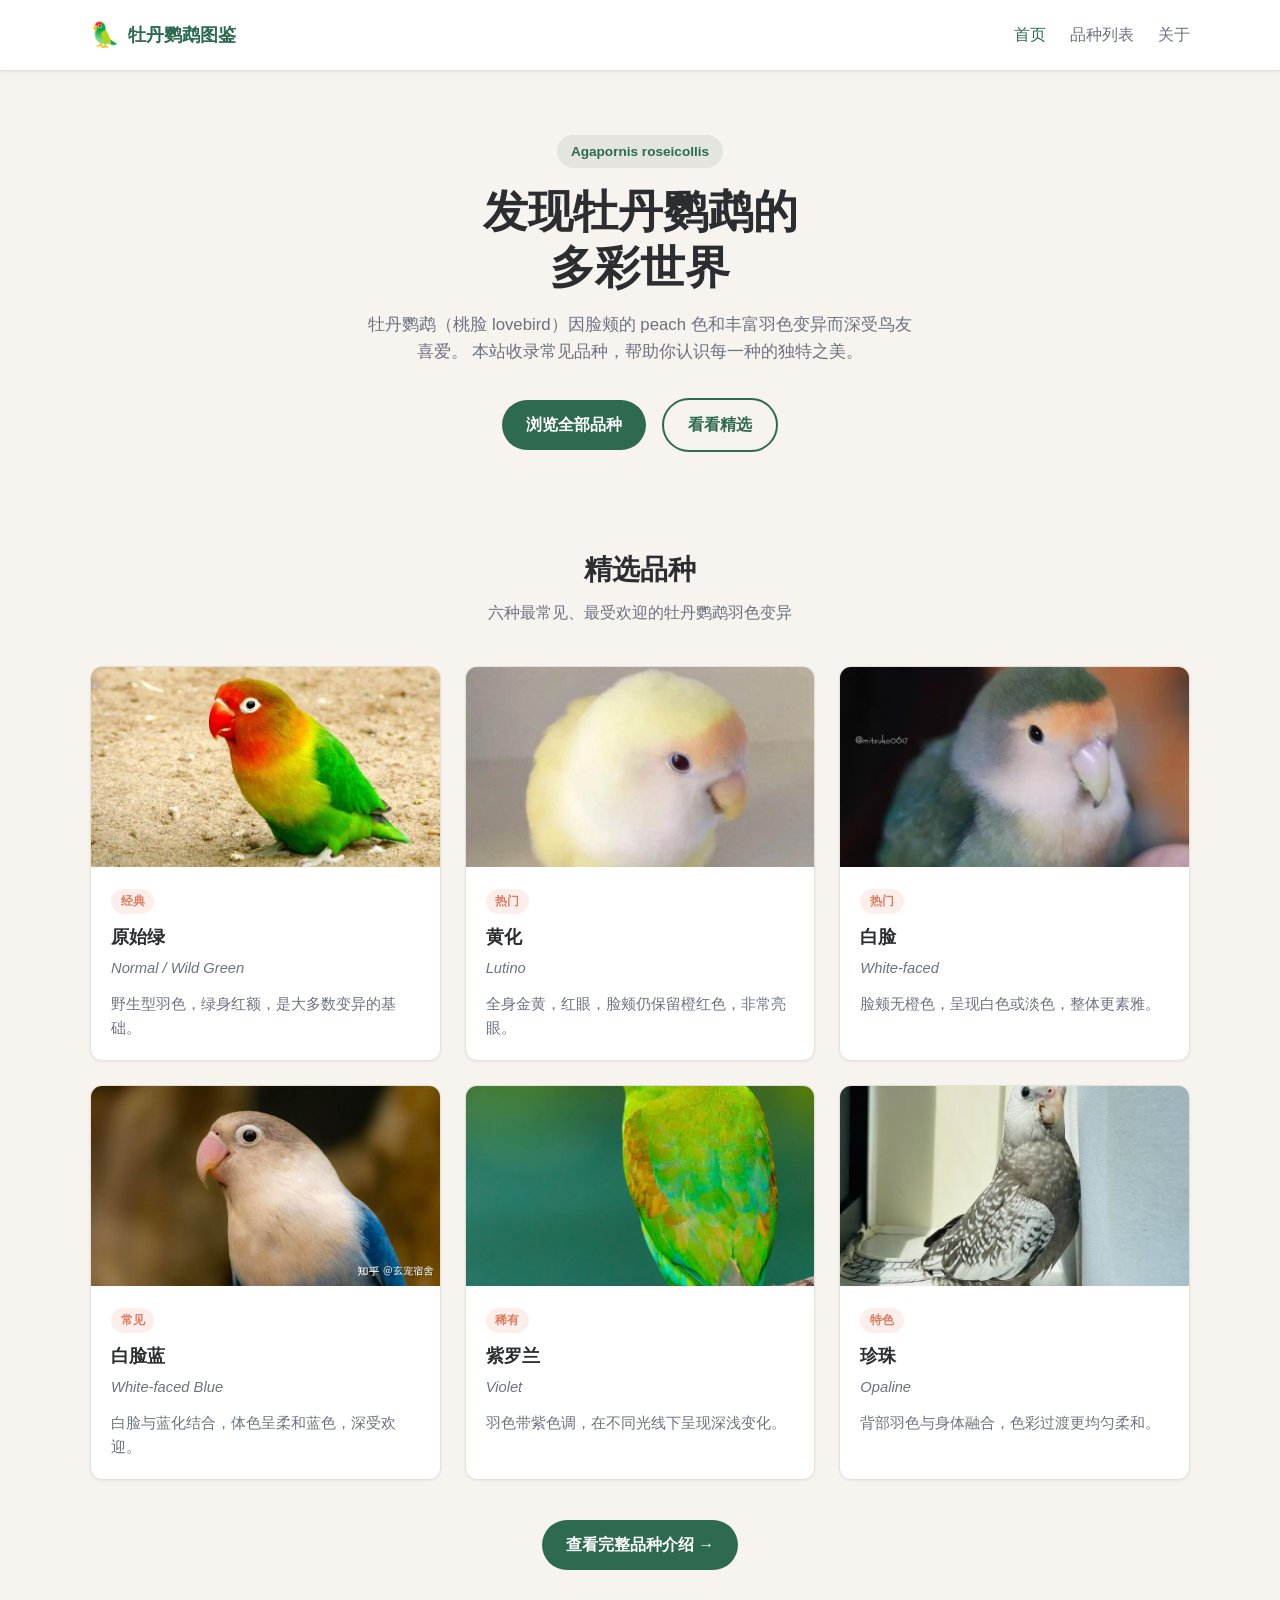
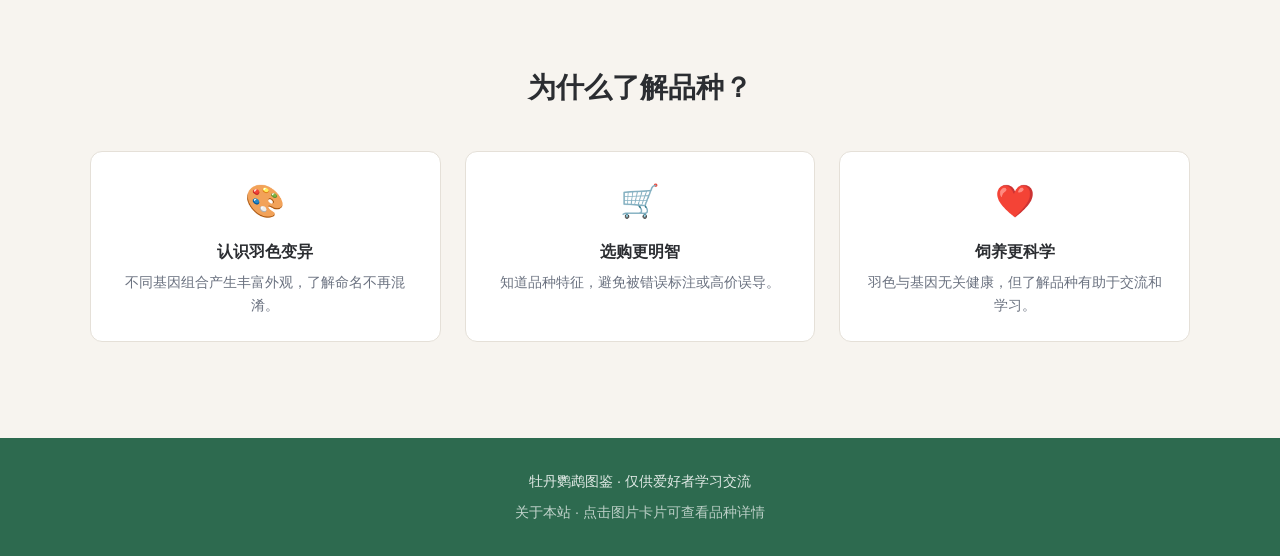
==== index.html @ e8158763 "Initial commit: 牡丹鹦鹉图鉴静态网站，含 6 品种与 GitHub Pages 配置" ====
<!DOCTYPE html>
<html lang="zh-CN">
<head>
  <meta charset="UTF-8">
  <meta name="viewport" content="width=device-width, initial-scale=1.0">
  <title>牡丹鹦鹉图鉴 | Peach-faced Lovebird Gallery</title>
  <meta name="description" content="探索不同品种牡丹鹦鹉的羽色、特征与饲养小知识。">
  <link rel="stylesheet" href="style.css">
</head>
<body>

  <header class="site-header">
    <div class="container nav">
      <a href="index.html" class="logo">
        <span class="logo-icon">🦜</span>
        <span>牡丹鹦鹉图鉴</span>
      </a>
      <nav>
        <ul class="nav-links">
          <li><a href="index.html" class="active">首页</a></li>
          <li><a href="varieties.html">品种列表</a></li>
          <li><a href="about.html">关于</a></li>
        </ul>
      </nav>
    </div>
  </header>

  <main>
    <section class="hero">
      <div class="container">
        <span class="hero-badge">Agapornis roseicollis</span>
        <h1>发现牡丹鹦鹉的<br>多彩世界</h1>
        <p>
          牡丹鹦鹉（桃脸 lovebird）因脸颊的 peach 色和丰富羽色变异而深受鸟友喜爱。
          本站收录常见品种，帮助你认识每一种的独特之美。
        </p>
        <a href="varieties.html" class="btn">浏览全部品种</a>
        <a href="#featured" class="btn btn-outline">看看精选</a>
      </div>
    </section>

    <section class="section" id="featured">
      <div class="container">
        <div class="section-header">
          <h2>精选品种</h2>
          <p>六种最常见、最受欢迎的牡丹鹦鹉羽色变异</p>
        </div>

        <div class="variety-grid">
          <article class="variety-card">
            <a href="varieties.html#normal-green">
              <img src="images/normal-green.jpg" alt="原始绿牡丹鹦鹉">
            </a>
            <div class="variety-card-body">
              <span class="variety-tag">经典</span>
              <h3>原始绿</h3>
              <p class="variety-en">Normal / Wild Green</p>
              <p>野生型羽色，绿身红额，是大多数变异的基础。</p>
            </div>
          </article>

          <article class="variety-card">
            <a href="varieties.html#lutino">
              <img src="images/lutino.jpg" alt="黄化牡丹鹦鹉">
            </a>
            <div class="variety-card-body">
              <span class="variety-tag">热门</span>
              <h3>黄化</h3>
              <p class="variety-en">Lutino</p>
              <p>全身金黄，红眼，脸颊仍保留橙红色，非常亮眼。</p>
            </div>
          </article>

          <article class="variety-card">
            <a href="varieties.html#white-faced">
              <img src="images/white-faced.jpg" alt="白脸牡丹鹦鹉">
            </a>
            <div class="variety-card-body">
              <span class="variety-tag">热门</span>
              <h3>白脸</h3>
              <p class="variety-en">White-faced</p>
              <p>脸颊无橙色，呈现白色或淡色，整体更素雅。</p>
            </div>
          </article>

          <article class="variety-card">
            <a href="varieties.html#blue">
              <img src="images/blue.jpg" alt="白脸蓝牡丹鹦鹉">
            </a>
            <div class="variety-card-body">
              <span class="variety-tag">常见</span>
              <h3>白脸蓝</h3>
              <p class="variety-en">White-faced Blue</p>
              <p>白脸与蓝化结合，体色呈柔和蓝色，深受欢迎。</p>
            </div>
          </article>

          <article class="variety-card">
            <a href="varieties.html#violet">
              <img src="images/violet.jpg" alt="紫罗兰牡丹鹦鹉">
            </a>
            <div class="variety-card-body">
              <span class="variety-tag">稀有</span>
              <h3>紫罗兰</h3>
              <p class="variety-en">Violet</p>
              <p>羽色带紫色调，在不同光线下呈现深浅变化。</p>
            </div>
          </article>

          <article class="variety-card">
            <a href="varieties.html#opaline">
              <img src="images/opaline.png" alt="珍珠牡丹鹦鹉">
            </a>
            <div class="variety-card-body">
              <span class="variety-tag">特色</span>
              <h3>珍珠</h3>
              <p class="variety-en">Opaline</p>
              <p>背部羽色与身体融合，色彩过渡更均匀柔和。</p>
            </div>
          </article>
        </div>

        <div style="text-align: center; margin-top: 2.5rem;">
          <a href="varieties.html" class="btn">查看完整品种介绍 →</a>
        </div>
      </div>
    </section>

    <section class="section">
      <div class="container">
        <div class="section-header">
          <h2>为什么了解品种？</h2>
        </div>
        <div class="features">
          <div class="feature-item">
            <div class="feature-icon">🎨</div>
            <h3>认识羽色变异</h3>
            <p>不同基因组合产生丰富外观，了解命名不再混淆。</p>
          </div>
          <div class="feature-item">
            <div class="feature-icon">🛒</div>
            <h3>选购更明智</h3>
            <p>知道品种特征，避免被错误标注或高价误导。</p>
          </div>
          <div class="feature-item">
            <div class="feature-icon">❤️</div>
            <h3>饲养更科学</h3>
            <p>羽色与基因无关健康，但了解品种有助于交流和学习。</p>
          </div>
        </div>
      </div>
    </section>
  </main>

  <footer class="site-footer">
    <div class="container">
      <p>牡丹鹦鹉图鉴 · 仅供爱好者学习交流</p>
      <p style="margin-top: 0.5rem; opacity: 0.8;"><a href="about.html">关于本站</a> · 点击图片卡片可查看品种详情</p>
    </div>
  </footer>

</body>
</html>
---- style.css ----
/* ===== 基础设置 ===== */
*,
*::before,
*::after {
  box-sizing: border-box;
  margin: 0;
  padding: 0;
}

:root {
  --color-bg: #f7f4ef;
  --color-surface: #ffffff;
  --color-primary: #2d6a4f;
  --color-primary-light: #40916c;
  --color-accent: #e07a5f;
  --color-accent-soft: #f4a261;
  --color-text: #2b2d31;
  --color-text-muted: #6b7280;
  --color-border: #e5e0d8;
  --shadow-sm: 0 1px 3px rgba(0, 0, 0, 0.06);
  --shadow-md: 0 4px 20px rgba(45, 106, 79, 0.1);
  --radius: 12px;
  --max-width: 1100px;
}

html {
  scroll-behavior: smooth;
}

body {
  font-family: "Segoe UI", "PingFang SC", "Microsoft YaHei", sans-serif;
  background: var(--color-bg);
  color: var(--color-text);
  line-height: 1.6;
  min-height: 100vh;
}

img {
  max-width: 100%;
  display: block;
}

a {
  color: var(--color-primary);
  text-decoration: none;
}

a:hover {
  color: var(--color-primary-light);
}

/* ===== 布局 ===== */
.container {
  width: min(100% - 2rem, var(--max-width));
  margin-inline: auto;
}

/* ===== 导航 ===== */
.site-header {
  background: var(--color-surface);
  border-bottom: 1px solid var(--color-border);
  position: sticky;
  top: 0;
  z-index: 100;
  box-shadow: var(--shadow-sm);
}

.nav {
  display: flex;
  align-items: center;
  justify-content: space-between;
  padding: 1rem 0;
  gap: 1rem;
}

.logo {
  display: flex;
  align-items: center;
  gap: 0.5rem;
  font-weight: 700;
  font-size: 1.15rem;
  color: var(--color-primary);
}

.logo-icon {
  font-size: 1.5rem;
}

.nav-links {
  display: flex;
  gap: 1.5rem;
  list-style: none;
}

.nav-links a {
  color: var(--color-text-muted);
  font-weight: 500;
  transition: color 0.2s;
}

.nav-links a:hover,
.nav-links a.active {
  color: var(--color-primary);
}

/* ===== 首页 Hero ===== */
.hero {
  padding: 4rem 0 3rem;
  text-align: center;
}

.hero-badge {
  display: inline-block;
  background: rgba(45, 106, 79, 0.1);
  color: var(--color-primary);
  font-size: 0.85rem;
  font-weight: 600;
  padding: 0.35rem 0.85rem;
  border-radius: 999px;
  margin-bottom: 1rem;
}

.hero h1 {
  font-size: clamp(1.8rem, 5vw, 2.8rem);
  line-height: 1.25;
  margin-bottom: 1rem;
  color: var(--color-text);
}

.hero p {
  font-size: 1.05rem;
  color: var(--color-text-muted);
  max-width: 560px;
  margin: 0 auto 2rem;
}

.btn {
  display: inline-block;
  background: var(--color-primary);
  color: #fff;
  padding: 0.75rem 1.5rem;
  border-radius: 999px;
  font-weight: 600;
  transition: background 0.2s, transform 0.15s;
}

.btn:hover {
  background: var(--color-primary-light);
  color: #fff;
  transform: translateY(-1px);
}

.btn-outline {
  background: transparent;
  color: var(--color-primary);
  border: 2px solid var(--color-primary);
  margin-left: 0.75rem;
}

.btn-outline:hover {
  background: var(--color-primary);
  color: #fff;
}

/* ===== 区块标题 ===== */
.section {
  padding: 3rem 0;
}

.section-header {
  text-align: center;
  margin-bottom: 2.5rem;
}

.section-header h2 {
  font-size: 1.75rem;
  margin-bottom: 0.5rem;
}

.section-header p {
  color: var(--color-text-muted);
}

/* ===== 品种卡片网格 ===== */
.variety-grid {
  display: grid;
  grid-template-columns: repeat(auto-fill, minmax(280px, 1fr));
  gap: 1.5rem;
}

.variety-card {
  background: var(--color-surface);
  border-radius: var(--radius);
  overflow: hidden;
  box-shadow: var(--shadow-sm);
  border: 1px solid var(--color-border);
  transition: transform 0.2s, box-shadow 0.2s;
}

.variety-card:hover {
  transform: translateY(-4px);
  box-shadow: var(--shadow-md);
}

.variety-card > a {
  display: block;
}

.variety-card > a:hover img {
  opacity: 0.92;
}

.variety-card img {
  width: 100%;
  height: 200px;
  object-fit: cover;
  background: #e8e4dc;
}

.variety-card-body {
  padding: 1.25rem;
}

.variety-tag {
  display: inline-block;
  font-size: 0.75rem;
  font-weight: 600;
  color: var(--color-accent);
  background: rgba(224, 122, 95, 0.12);
  padding: 0.2rem 0.6rem;
  border-radius: 999px;
  margin-bottom: 0.5rem;
}

.variety-card h3 {
  font-size: 1.15rem;
  margin-bottom: 0.35rem;
}

.variety-en {
  font-size: 0.85rem;
  color: var(--color-text-muted);
  font-style: italic;
  margin-bottom: 0.75rem;
}

.variety-card p {
  font-size: 0.92rem;
  color: var(--color-text-muted);
}

/* ===== 特色说明 ===== */
.features {
  display: grid;
  grid-template-columns: repeat(auto-fit, minmax(240px, 1fr));
  gap: 1.5rem;
}

.feature-item {
  background: var(--color-surface);
  padding: 1.5rem;
  border-radius: var(--radius);
  border: 1px solid var(--color-border);
  text-align: center;
}

.feature-icon {
  font-size: 2rem;
  margin-bottom: 0.75rem;
}

.feature-item h3 {
  font-size: 1rem;
  margin-bottom: 0.4rem;
}

.feature-item p {
  font-size: 0.9rem;
  color: var(--color-text-muted);
}

/* ===== 品种详情（列表页） ===== */
.variety-detail {
  background: var(--color-surface);
  border-radius: var(--radius);
  border: 1px solid var(--color-border);
  overflow: hidden;
  margin-bottom: 2rem;
  display: grid;
  grid-template-columns: 280px 1fr;
  gap: 0;
}

.variety-detail img {
  width: 100%;
  height: 100%;
  min-height: 220px;
  object-fit: cover;
  background: #e8e4dc;
}

.variety-detail-content {
  padding: 1.75rem;
}

.variety-detail-content h2 {
  font-size: 1.4rem;
  margin-bottom: 0.25rem;
}

.trait-list {
  list-style: none;
  margin-top: 1rem;
  display: flex;
  flex-wrap: wrap;
  gap: 0.5rem;
}

.trait-list li {
  background: var(--color-bg);
  border: 1px solid var(--color-border);
  padding: 0.3rem 0.75rem;
  border-radius: 999px;
  font-size: 0.85rem;
  color: var(--color-text-muted);
}

/* ===== 提示框 ===== */
.tip-box {
  background: rgba(45, 106, 79, 0.08);
  border-left: 4px solid var(--color-primary);
  padding: 1rem 1.25rem;
  border-radius: 0 var(--radius) var(--radius) 0;
  margin: 2rem 0;
  font-size: 0.92rem;
  color: var(--color-text-muted);
}

/* ===== 关于页 ===== */
.about-content {
  max-width: 720px;
}

.about-block {
  background: var(--color-surface);
  border: 1px solid var(--color-border);
  border-radius: var(--radius);
  padding: 1.75rem;
  margin-bottom: 1.5rem;
}

.about-block h2 {
  font-size: 1.35rem;
  margin-bottom: 1rem;
  color: var(--color-primary);
}

.about-block p {
  color: var(--color-text-muted);
  margin-bottom: 0.75rem;
}

.about-block p:last-child {
  margin-bottom: 0;
}

.about-list {
  margin: 0.75rem 0 0 1.25rem;
  color: var(--color-text-muted);
}

.about-list li {
  margin-bottom: 0.4rem;
}

.about-steps {
  list-style: decimal;
}

.about-note {
  font-size: 0.9rem;
  font-style: italic;
}

.code-block {
  background: #2b2d31;
  color: #e9ecef;
  padding: 1rem 1.25rem;
  border-radius: 8px;
  overflow-x: auto;
  font-size: 0.85rem;
  line-height: 1.5;
  margin: 0.75rem 0;
  white-space: pre-wrap;
}

.about-block code {
  background: var(--color-bg);
  padding: 0.15rem 0.4rem;
  border-radius: 4px;
  font-size: 0.88em;
}

/* ===== 页脚 ===== */
.site-footer {
  background: var(--color-primary);
  color: rgba(255, 255, 255, 0.85);
  padding: 2rem 0;
  margin-top: 3rem;
  text-align: center;
  font-size: 0.9rem;
}

.site-footer a {
  color: rgba(255, 255, 255, 0.9);
}

/* ===== 响应式 ===== */
@media (max-width: 640px) {
  .nav-links {
    gap: 1rem;
    font-size: 0.9rem;
  }

  .hero {
    padding: 2.5rem 0 2rem;
  }

  .btn-outline {
    display: block;
    margin: 0.75rem auto 0;
    width: fit-content;
  }

  .variety-detail {
    grid-template-columns: 1fr;
  }

  .variety-detail img {
    height: 200px;
  }
}
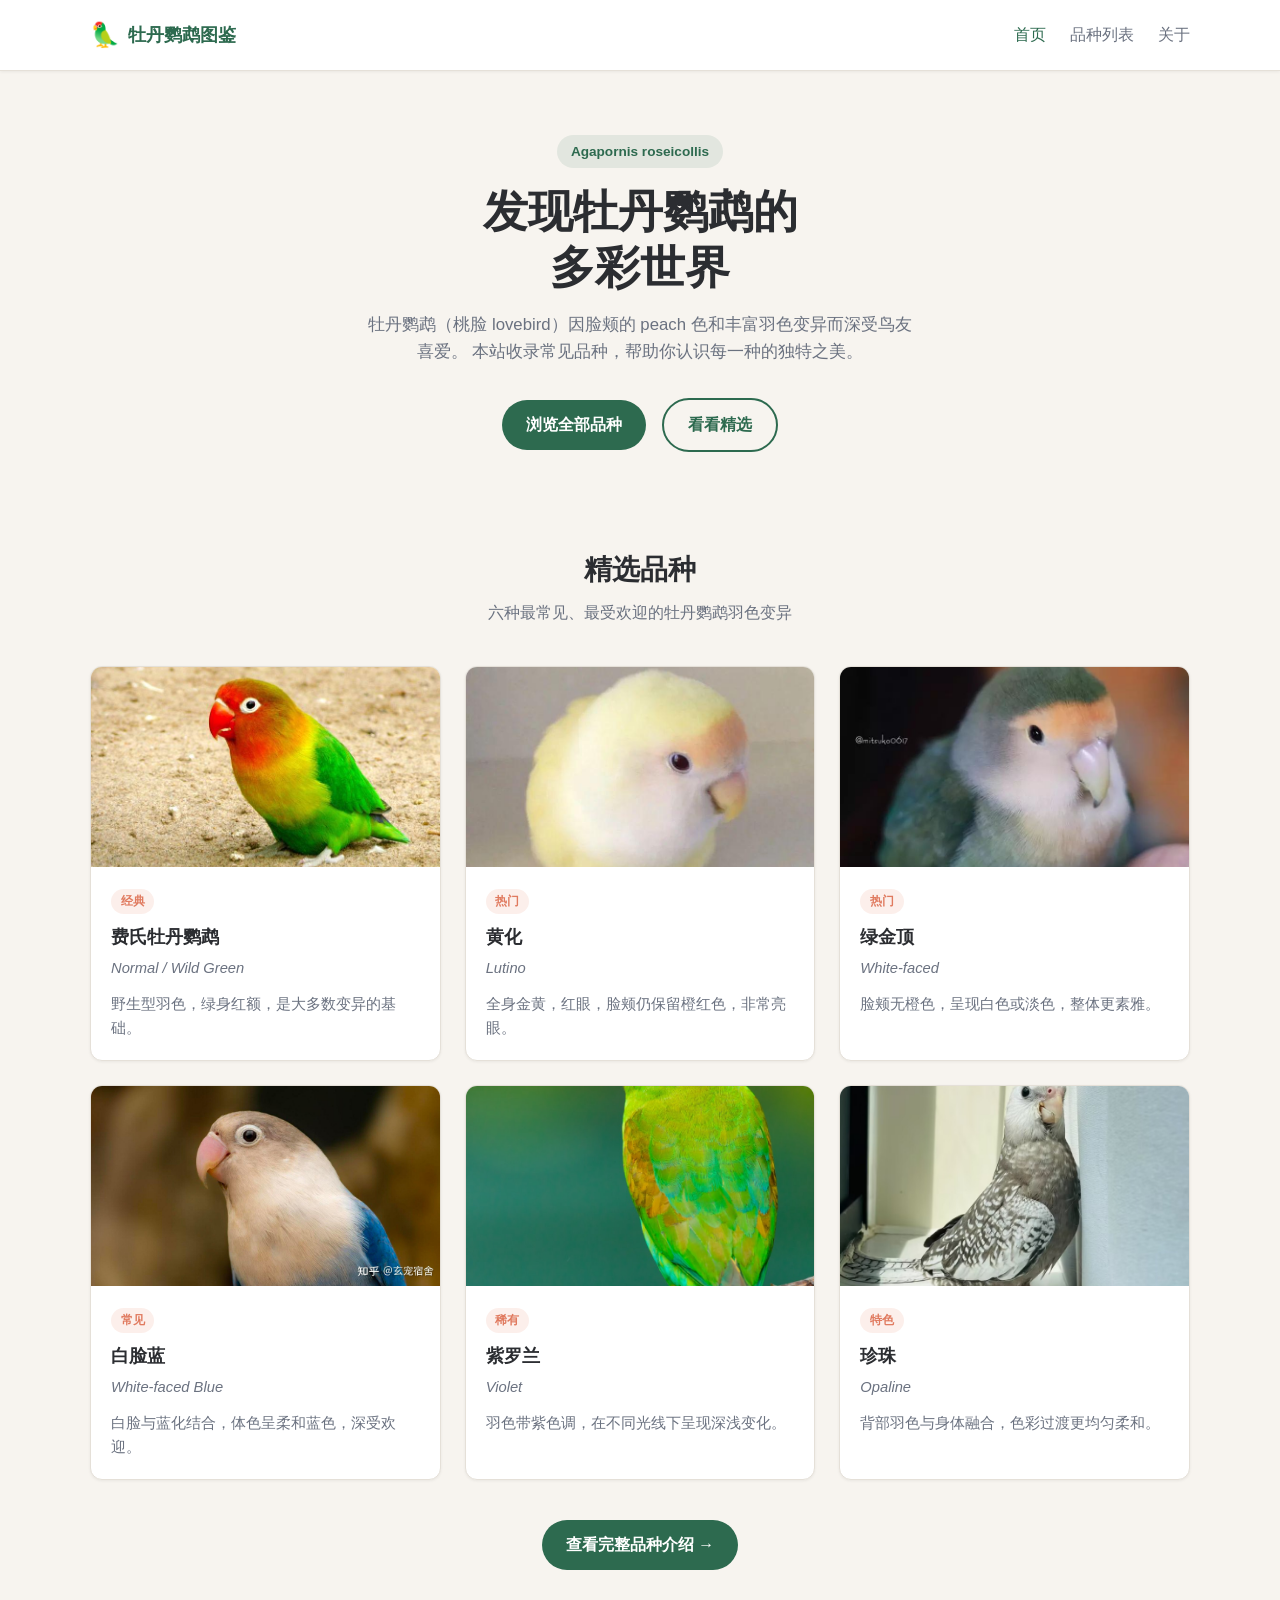
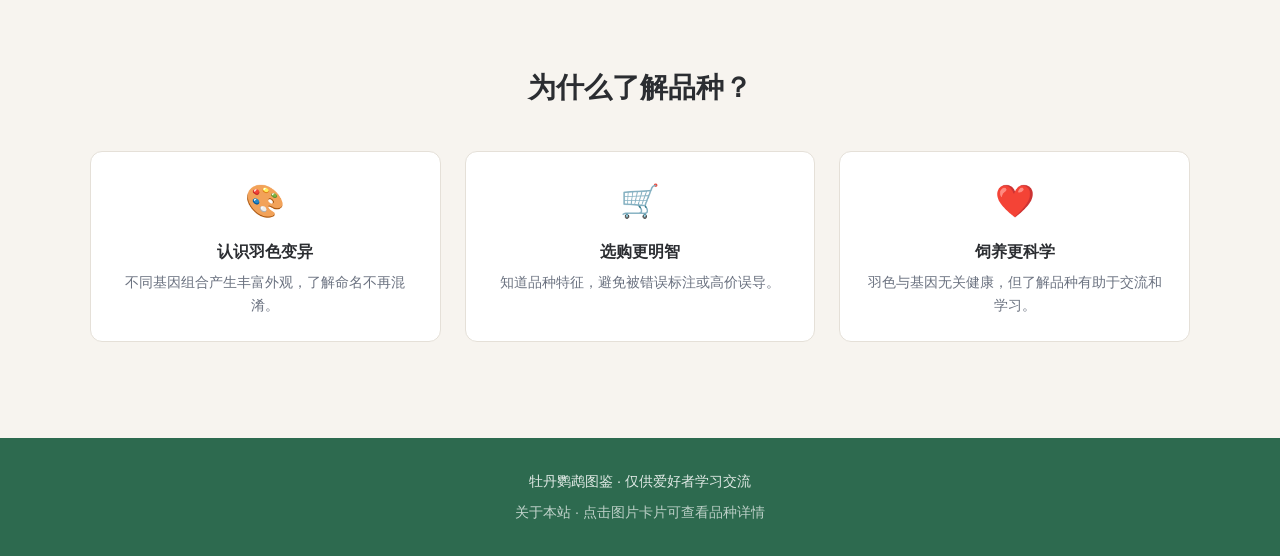
==== commit 0cd785ae: "Add files via upload" ====
--- a/index.html
+++ b/index.html
@@ -1,163 +1,163 @@
-<!DOCTYPE html>
-<html lang="zh-CN">
-<head>
-  <meta charset="UTF-8">
-  <meta name="viewport" content="width=device-width, initial-scale=1.0">
-  <title>牡丹鹦鹉图鉴 | Peach-faced Lovebird Gallery</title>
-  <meta name="description" content="探索不同品种牡丹鹦鹉的羽色、特征与饲养小知识。">
-  <link rel="stylesheet" href="style.css">
-</head>
-<body>
-
-  <header class="site-header">
-    <div class="container nav">
-      <a href="index.html" class="logo">
-        <span class="logo-icon">🦜</span>
-        <span>牡丹鹦鹉图鉴</span>
-      </a>
-      <nav>
-        <ul class="nav-links">
-          <li><a href="index.html" class="active">首页</a></li>
-          <li><a href="varieties.html">品种列表</a></li>
-          <li><a href="about.html">关于</a></li>
-        </ul>
-      </nav>
-    </div>
-  </header>
-
-  <main>
-    <section class="hero">
-      <div class="container">
-        <span class="hero-badge">Agapornis roseicollis</span>
-        <h1>发现牡丹鹦鹉的<br>多彩世界</h1>
-        <p>
-          牡丹鹦鹉（桃脸 lovebird）因脸颊的 peach 色和丰富羽色变异而深受鸟友喜爱。
-          本站收录常见品种，帮助你认识每一种的独特之美。
-        </p>
-        <a href="varieties.html" class="btn">浏览全部品种</a>
-        <a href="#featured" class="btn btn-outline">看看精选</a>
-      </div>
-    </section>
-
-    <section class="section" id="featured">
-      <div class="container">
-        <div class="section-header">
-          <h2>精选品种</h2>
-          <p>六种最常见、最受欢迎的牡丹鹦鹉羽色变异</p>
-        </div>
-
-        <div class="variety-grid">
-          <article class="variety-card">
-            <a href="varieties.html#normal-green">
-              <img src="images/normal-green.jpg" alt="原始绿牡丹鹦鹉">
-            </a>
-            <div class="variety-card-body">
-              <span class="variety-tag">经典</span>
-              <h3>原始绿</h3>
-              <p class="variety-en">Normal / Wild Green</p>
-              <p>野生型羽色，绿身红额，是大多数变异的基础。</p>
-            </div>
-          </article>
-
-          <article class="variety-card">
-            <a href="varieties.html#lutino">
-              <img src="images/lutino.jpg" alt="黄化牡丹鹦鹉">
-            </a>
-            <div class="variety-card-body">
-              <span class="variety-tag">热门</span>
-              <h3>黄化</h3>
-              <p class="variety-en">Lutino</p>
-              <p>全身金黄，红眼，脸颊仍保留橙红色，非常亮眼。</p>
-            </div>
-          </article>
-
-          <article class="variety-card">
-            <a href="varieties.html#white-faced">
-              <img src="images/white-faced.jpg" alt="白脸牡丹鹦鹉">
-            </a>
-            <div class="variety-card-body">
-              <span class="variety-tag">热门</span>
-              <h3>白脸</h3>
-              <p class="variety-en">White-faced</p>
-              <p>脸颊无橙色，呈现白色或淡色，整体更素雅。</p>
-            </div>
-          </article>
-
-          <article class="variety-card">
-            <a href="varieties.html#blue">
-              <img src="images/blue.jpg" alt="白脸蓝牡丹鹦鹉">
-            </a>
-            <div class="variety-card-body">
-              <span class="variety-tag">常见</span>
-              <h3>白脸蓝</h3>
-              <p class="variety-en">White-faced Blue</p>
-              <p>白脸与蓝化结合，体色呈柔和蓝色，深受欢迎。</p>
-            </div>
-          </article>
-
-          <article class="variety-card">
-            <a href="varieties.html#violet">
-              <img src="images/violet.jpg" alt="紫罗兰牡丹鹦鹉">
-            </a>
-            <div class="variety-card-body">
-              <span class="variety-tag">稀有</span>
-              <h3>紫罗兰</h3>
-              <p class="variety-en">Violet</p>
-              <p>羽色带紫色调，在不同光线下呈现深浅变化。</p>
-            </div>
-          </article>
-
-          <article class="variety-card">
-            <a href="varieties.html#opaline">
-              <img src="images/opaline.png" alt="珍珠牡丹鹦鹉">
-            </a>
-            <div class="variety-card-body">
-              <span class="variety-tag">特色</span>
-              <h3>珍珠</h3>
-              <p class="variety-en">Opaline</p>
-              <p>背部羽色与身体融合，色彩过渡更均匀柔和。</p>
-            </div>
-          </article>
-        </div>
-
-        <div style="text-align: center; margin-top: 2.5rem;">
-          <a href="varieties.html" class="btn">查看完整品种介绍 →</a>
-        </div>
-      </div>
-    </section>
-
-    <section class="section">
-      <div class="container">
-        <div class="section-header">
-          <h2>为什么了解品种？</h2>
-        </div>
-        <div class="features">
-          <div class="feature-item">
-            <div class="feature-icon">🎨</div>
-            <h3>认识羽色变异</h3>
-            <p>不同基因组合产生丰富外观，了解命名不再混淆。</p>
-          </div>
-          <div class="feature-item">
-            <div class="feature-icon">🛒</div>
-            <h3>选购更明智</h3>
-            <p>知道品种特征，避免被错误标注或高价误导。</p>
-          </div>
-          <div class="feature-item">
-            <div class="feature-icon">❤️</div>
-            <h3>饲养更科学</h3>
-            <p>羽色与基因无关健康，但了解品种有助于交流和学习。</p>
-          </div>
-        </div>
-      </div>
-    </section>
-  </main>
-
-  <footer class="site-footer">
-    <div class="container">
-      <p>牡丹鹦鹉图鉴 · 仅供爱好者学习交流</p>
-      <p style="margin-top: 0.5rem; opacity: 0.8;"><a href="about.html">关于本站</a> · 点击图片卡片可查看品种详情</p>
-    </div>
-  </footer>
-
-</body>
-</html>
+<!DOCTYPE html>
+<html lang="zh-CN">
+<head>
+  <meta charset="UTF-8">
+  <meta name="viewport" content="width=device-width, initial-scale=1.0">
+  <title>牡丹鹦鹉图鉴 | Peach-faced Lovebird Gallery</title>
+  <meta name="description" content="探索不同品种牡丹鹦鹉的羽色、特征与饲养小知识。">
+  <link rel="stylesheet" href="style.css">
+</head>
+<body>
+
+  <header class="site-header">
+    <div class="container nav">
+      <a href="index.html" class="logo">
+        <span class="logo-icon">🦜</span>
+        <span>牡丹鹦鹉图鉴</span>
+      </a>
+      <nav>
+        <ul class="nav-links">
+          <li><a href="index.html" class="active">首页</a></li>
+          <li><a href="varieties.html">品种列表</a></li>
+          <li><a href="about.html">关于</a></li>
+        </ul>
+      </nav>
+    </div>
+  </header>
+
+  <main>
+    <section class="hero">
+      <div class="container">
+        <span class="hero-badge">Agapornis roseicollis</span>
+        <h1>发现牡丹鹦鹉的<br>多彩世界</h1>
+        <p>
+          牡丹鹦鹉（桃脸 lovebird）因脸颊的 peach 色和丰富羽色变异而深受鸟友喜爱。
+          本站收录常见品种，帮助你认识每一种的独特之美。
+        </p>
+        <a href="varieties.html" class="btn">浏览全部品种</a>
+        <a href="#featured" class="btn btn-outline">看看精选</a>
+      </div>
+    </section>
+
+    <section class="section" id="featured">
+      <div class="container">
+        <div class="section-header">
+          <h2>精选品种</h2>
+          <p>六种最常见、最受欢迎的牡丹鹦鹉羽色变异</p>
+        </div>
+
+        <div class="variety-grid">
+          <article class="variety-card">
+            <a href="varieties.html#normal-green">
+              <img src="images/normal-green.jpg" alt="原始绿牡丹鹦鹉">
+            </a>
+            <div class="variety-card-body">
+              <span class="variety-tag">经典</span>
+              <h3>费氏牡丹鹦鹉</h3>
+              <p class="variety-en">Normal / Wild Green</p>
+              <p>野生型羽色，绿身红额，是大多数变异的基础。</p>
+            </div>
+          </article>
+
+          <article class="variety-card">
+            <a href="varieties.html#lutino">
+              <img src="images/lutino.jpg" alt="黄化牡丹鹦鹉">
+            </a>
+            <div class="variety-card-body">
+              <span class="variety-tag">热门</span>
+              <h3>黄化</h3>
+              <p class="variety-en">Lutino</p>
+              <p>全身金黄，红眼，脸颊仍保留橙红色，非常亮眼。</p>
+            </div>
+          </article>
+
+          <article class="variety-card">
+            <a href="varieties.html#white-faced">
+              <img src="images/white-faced.jpg" alt="白脸牡丹鹦鹉">
+            </a>
+            <div class="variety-card-body">
+              <span class="variety-tag">热门</span>
+              <h3>绿金顶</h3>
+              <p class="variety-en">White-faced</p>
+              <p>脸颊无橙色，呈现白色或淡色，整体更素雅。</p>
+            </div>
+          </article>
+
+          <article class="variety-card">
+            <a href="varieties.html#blue">
+              <img src="images/blue.jpg" alt="白脸蓝牡丹鹦鹉">
+            </a>
+            <div class="variety-card-body">
+              <span class="variety-tag">常见</span>
+              <h3>白脸蓝</h3>
+              <p class="variety-en">White-faced Blue</p>
+              <p>白脸与蓝化结合，体色呈柔和蓝色，深受欢迎。</p>
+            </div>
+          </article>
+
+          <article class="variety-card">
+            <a href="varieties.html#violet">
+              <img src="images/violet.jpg" alt="紫罗兰牡丹鹦鹉">
+            </a>
+            <div class="variety-card-body">
+              <span class="variety-tag">稀有</span>
+              <h3>紫罗兰</h3>
+              <p class="variety-en">Violet</p>
+              <p>羽色带紫色调，在不同光线下呈现深浅变化。</p>
+            </div>
+          </article>
+
+          <article class="variety-card">
+            <a href="varieties.html#opaline">
+              <img src="images/opaline.png" alt="珍珠牡丹鹦鹉">
+            </a>
+            <div class="variety-card-body">
+              <span class="variety-tag">特色</span>
+              <h3>珍珠</h3>
+              <p class="variety-en">Opaline</p>
+              <p>背部羽色与身体融合，色彩过渡更均匀柔和。</p>
+            </div>
+          </article>
+        </div>
+
+        <div style="text-align: center; margin-top: 2.5rem;">
+          <a href="varieties.html" class="btn">查看完整品种介绍 →</a>
+        </div>
+      </div>
+    </section>
+
+    <section class="section">
+      <div class="container">
+        <div class="section-header">
+          <h2>为什么了解品种？</h2>
+        </div>
+        <div class="features">
+          <div class="feature-item">
+            <div class="feature-icon">🎨</div>
+            <h3>认识羽色变异</h3>
+            <p>不同基因组合产生丰富外观，了解命名不再混淆。</p>
+          </div>
+          <div class="feature-item">
+            <div class="feature-icon">🛒</div>
+            <h3>选购更明智</h3>
+            <p>知道品种特征，避免被错误标注或高价误导。</p>
+          </div>
+          <div class="feature-item">
+            <div class="feature-icon">❤️</div>
+            <h3>饲养更科学</h3>
+            <p>羽色与基因无关健康，但了解品种有助于交流和学习。</p>
+          </div>
+        </div>
+      </div>
+    </section>
+  </main>
+
+  <footer class="site-footer">
+    <div class="container">
+      <p>牡丹鹦鹉图鉴 · 仅供爱好者学习交流</p>
+      <p style="margin-top: 0.5rem; opacity: 0.8;"><a href="about.html">关于本站</a> · 点击图片卡片可查看品种详情</p>
+    </div>
+  </footer>
+
+</body>
+</html>
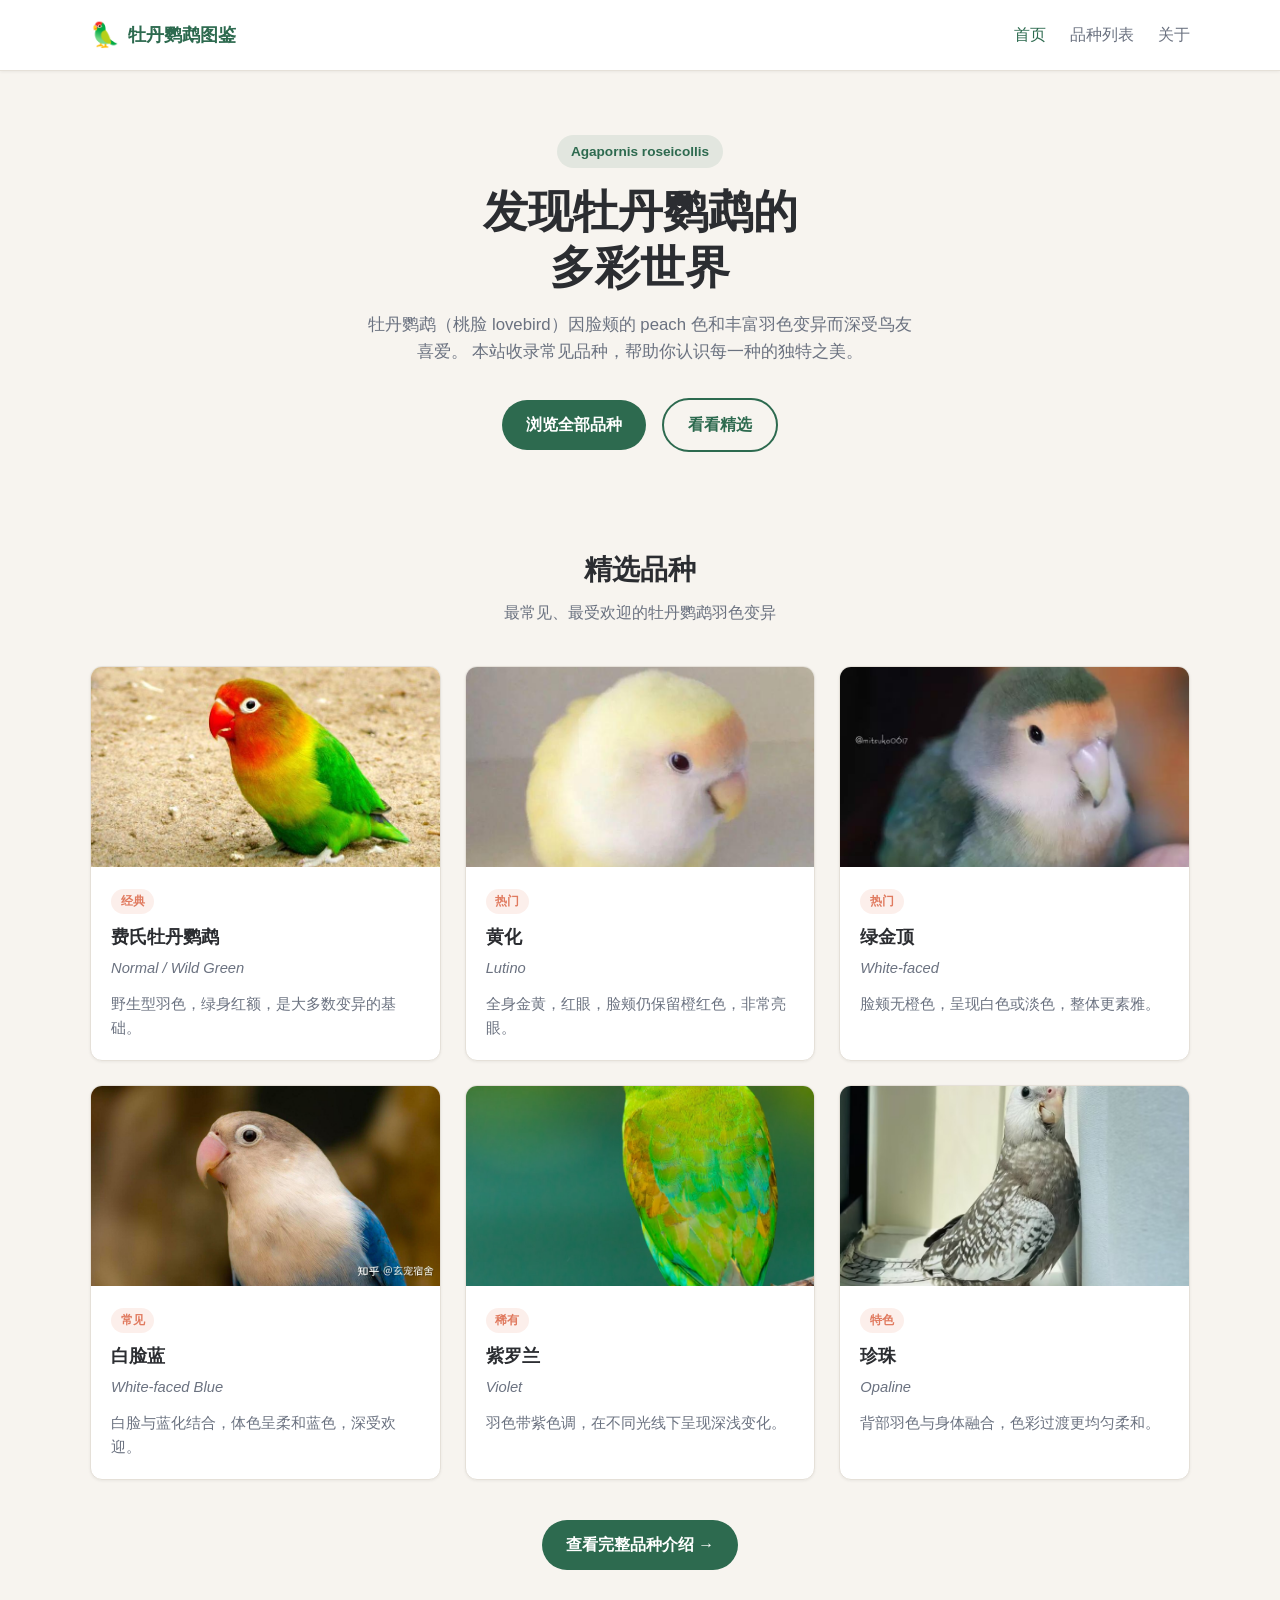
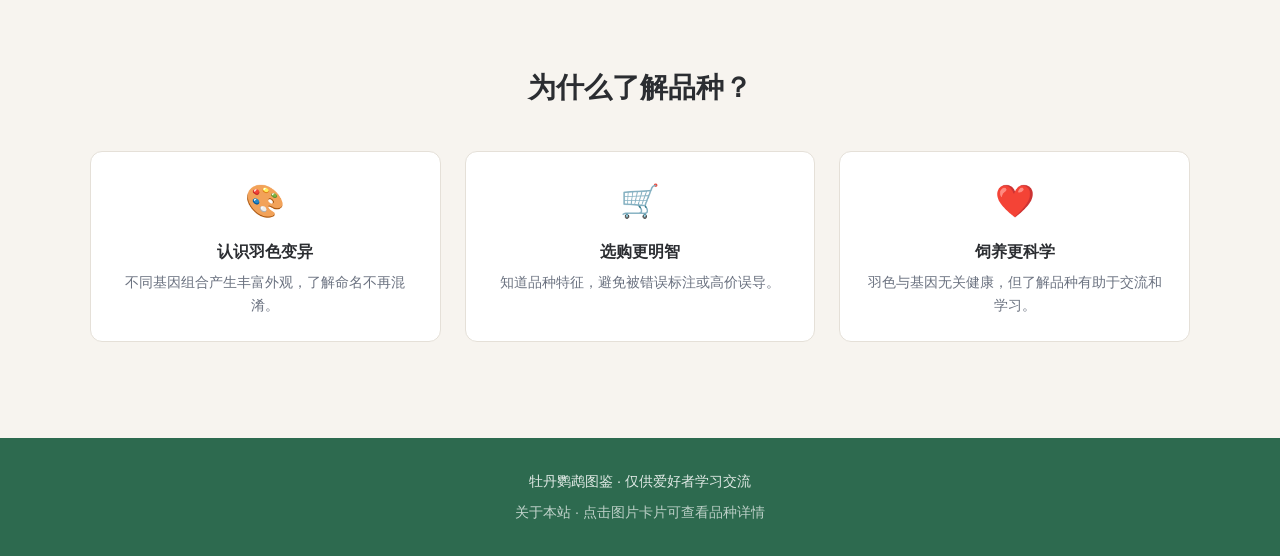
==== commit 481f1d0f: "Add files via upload" ====
--- a/index.html
+++ b/index.html
@@ -43,7 +43,7 @@
       <div class="container">
         <div class="section-header">
           <h2>精选品种</h2>
-          <p>六种最常见、最受欢迎的牡丹鹦鹉羽色变异</p>
+          <p>最常见、最受欢迎的牡丹鹦鹉羽色变异</p>
         </div>
 
         <div class="variety-grid">
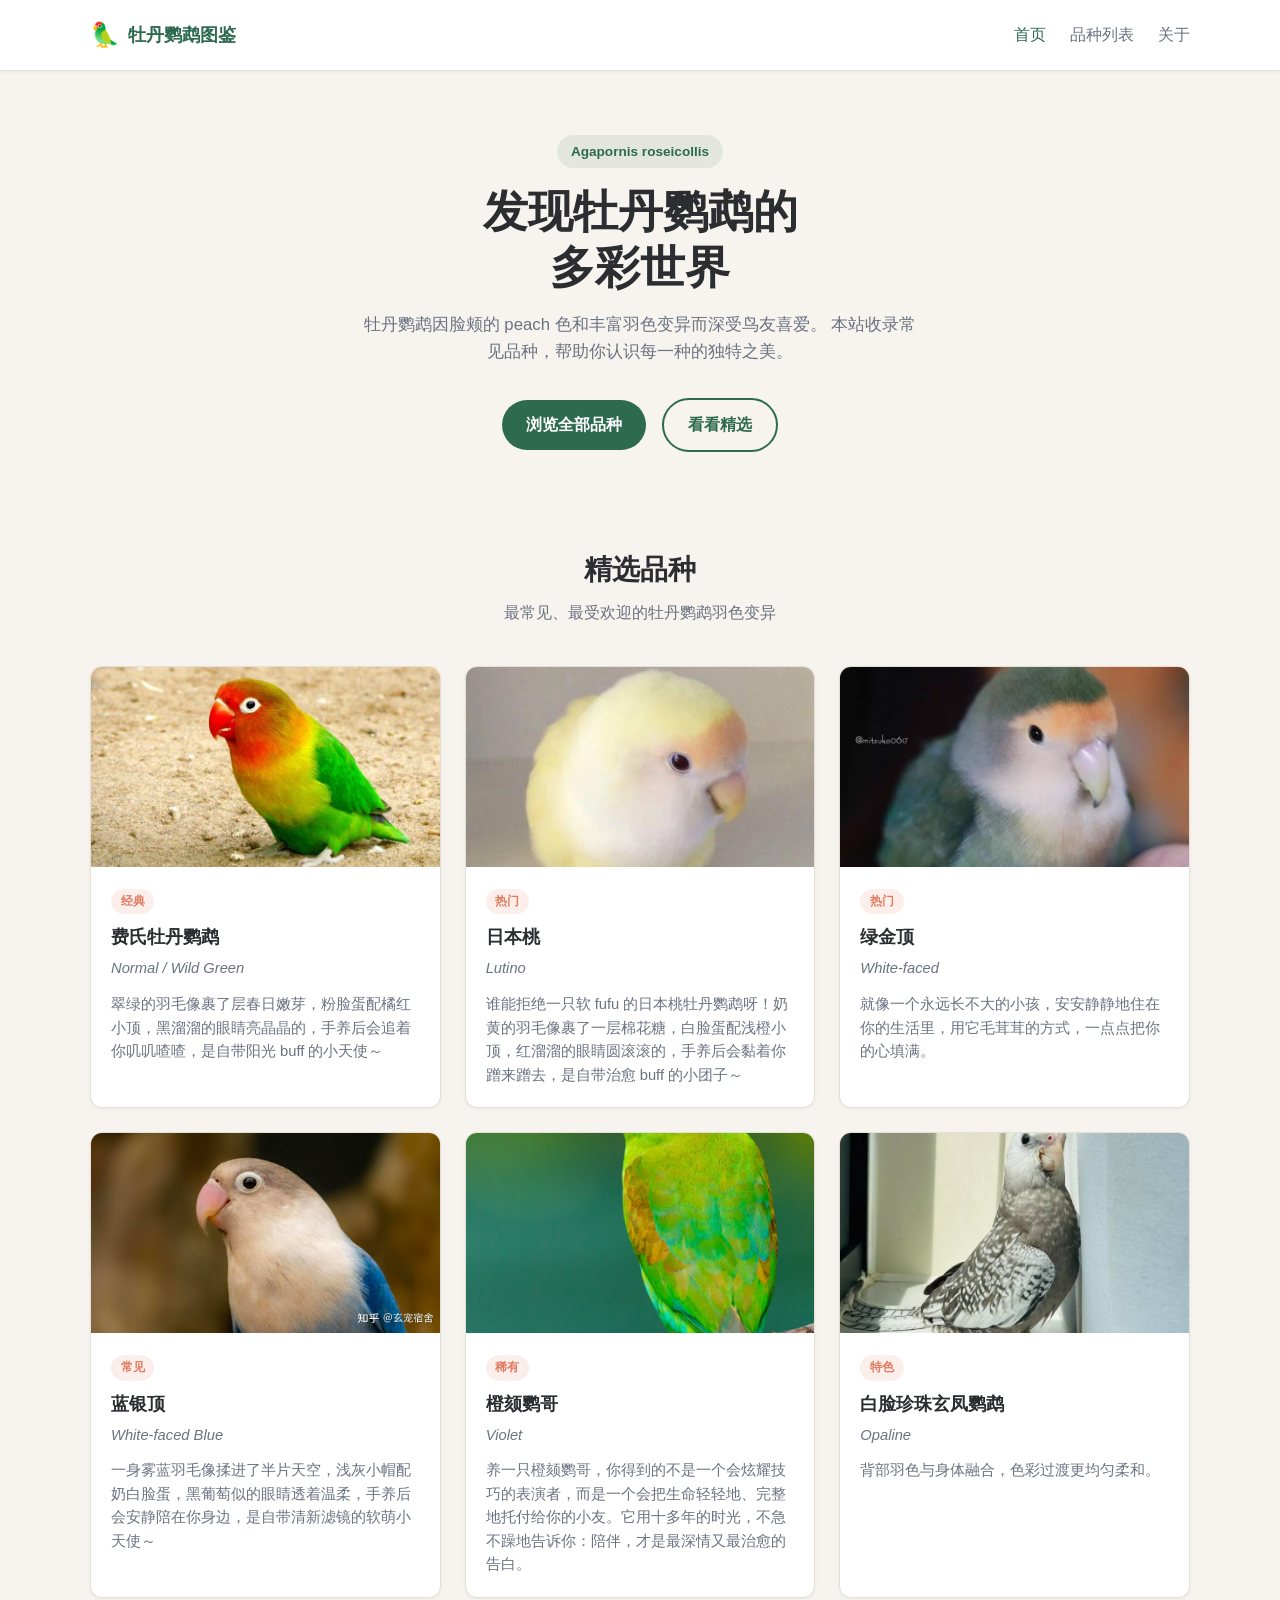
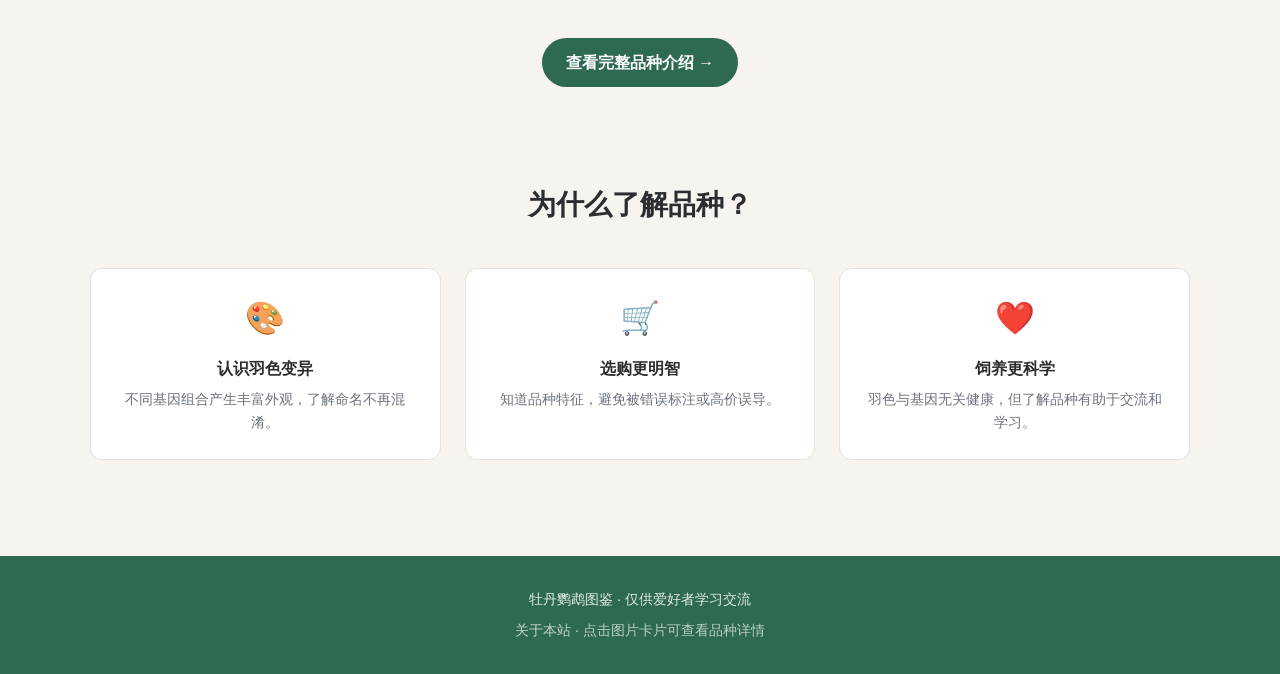
==== commit de9976fe: "Add files via upload" ====
--- a/index.html
+++ b/index.html
@@ -31,7 +31,7 @@
         <span class="hero-badge">Agapornis roseicollis</span>
         <h1>发现牡丹鹦鹉的<br>多彩世界</h1>
         <p>
-          牡丹鹦鹉（桃脸 lovebird）因脸颊的 peach 色和丰富羽色变异而深受鸟友喜爱。
+          牡丹鹦鹉因脸颊的 peach 色和丰富羽色变异而深受鸟友喜爱。
           本站收录常见品种，帮助你认识每一种的独特之美。
         </p>
         <a href="varieties.html" class="btn">浏览全部品种</a>
@@ -55,7 +55,7 @@
               <span class="variety-tag">经典</span>
               <h3>费氏牡丹鹦鹉</h3>
               <p class="variety-en">Normal / Wild Green</p>
-              <p>野生型羽色，绿身红额，是大多数变异的基础。</p>
+              <p>翠绿的羽毛像裹了层春日嫩芽，粉脸蛋配橘红小顶，黑溜溜的眼睛亮晶晶的，手养后会追着你叽叽喳喳，是自带阳光 buff 的小天使～</p>
             </div>
           </article>
 
@@ -65,9 +65,9 @@
             </a>
             <div class="variety-card-body">
               <span class="variety-tag">热门</span>
-              <h3>黄化</h3>
+              <h3>日本桃</h3>
               <p class="variety-en">Lutino</p>
-              <p>全身金黄，红眼，脸颊仍保留橙红色，非常亮眼。</p>
+              <p>谁能拒绝一只软 fufu 的日本桃牡丹鹦鹉呀！奶黄的羽毛像裹了一层棉花糖，白脸蛋配浅橙小顶，红溜溜的眼睛圆滚滚的，手养后会黏着你蹭来蹭去，是自带治愈 buff 的小团子～</p>
             </div>
           </article>
 
@@ -79,7 +79,7 @@
               <span class="variety-tag">热门</span>
               <h3>绿金顶</h3>
               <p class="variety-en">White-faced</p>
-              <p>脸颊无橙色，呈现白色或淡色，整体更素雅。</p>
+              <p>就像一个永远长不大的小孩，安安静静地住在你的生活里，用它毛茸茸的方式，一点点把你的心填满。</p>
             </div>
           </article>
 
@@ -89,9 +89,9 @@
             </a>
             <div class="variety-card-body">
               <span class="variety-tag">常见</span>
-              <h3>白脸蓝</h3>
+              <h3>蓝银顶</h3>
               <p class="variety-en">White-faced Blue</p>
-              <p>白脸与蓝化结合，体色呈柔和蓝色，深受欢迎。</p>
+              <p>一身雾蓝羽毛像揉进了半片天空，浅灰小帽配奶白脸蛋，黑葡萄似的眼睛透着温柔，手养后会安静陪在你身边，是自带清新滤镜的软萌小天使～</p>
             </div>
           </article>
 
@@ -101,9 +101,9 @@
             </a>
             <div class="variety-card-body">
               <span class="variety-tag">稀有</span>
-              <h3>紫罗兰</h3>
+              <h3>橙颏鹦哥</h3>
               <p class="variety-en">Violet</p>
-              <p>羽色带紫色调，在不同光线下呈现深浅变化。</p>
+              <p>养一只橙颏鹦哥，你得到的不是一个会炫耀技巧的表演者，而是一个会把生命轻轻地、完整地托付给你的小友。它用十多年的时光，不急不躁地告诉你：陪伴，才是最深情又最治愈的告白。</p>
             </div>
           </article>
 
@@ -113,7 +113,7 @@
             </a>
             <div class="variety-card-body">
               <span class="variety-tag">特色</span>
-              <h3>珍珠</h3>
+              <h3>白脸珍珠玄凤鹦鹉</h3>
               <p class="variety-en">Opaline</p>
               <p>背部羽色与身体融合，色彩过渡更均匀柔和。</p>
             </div>
